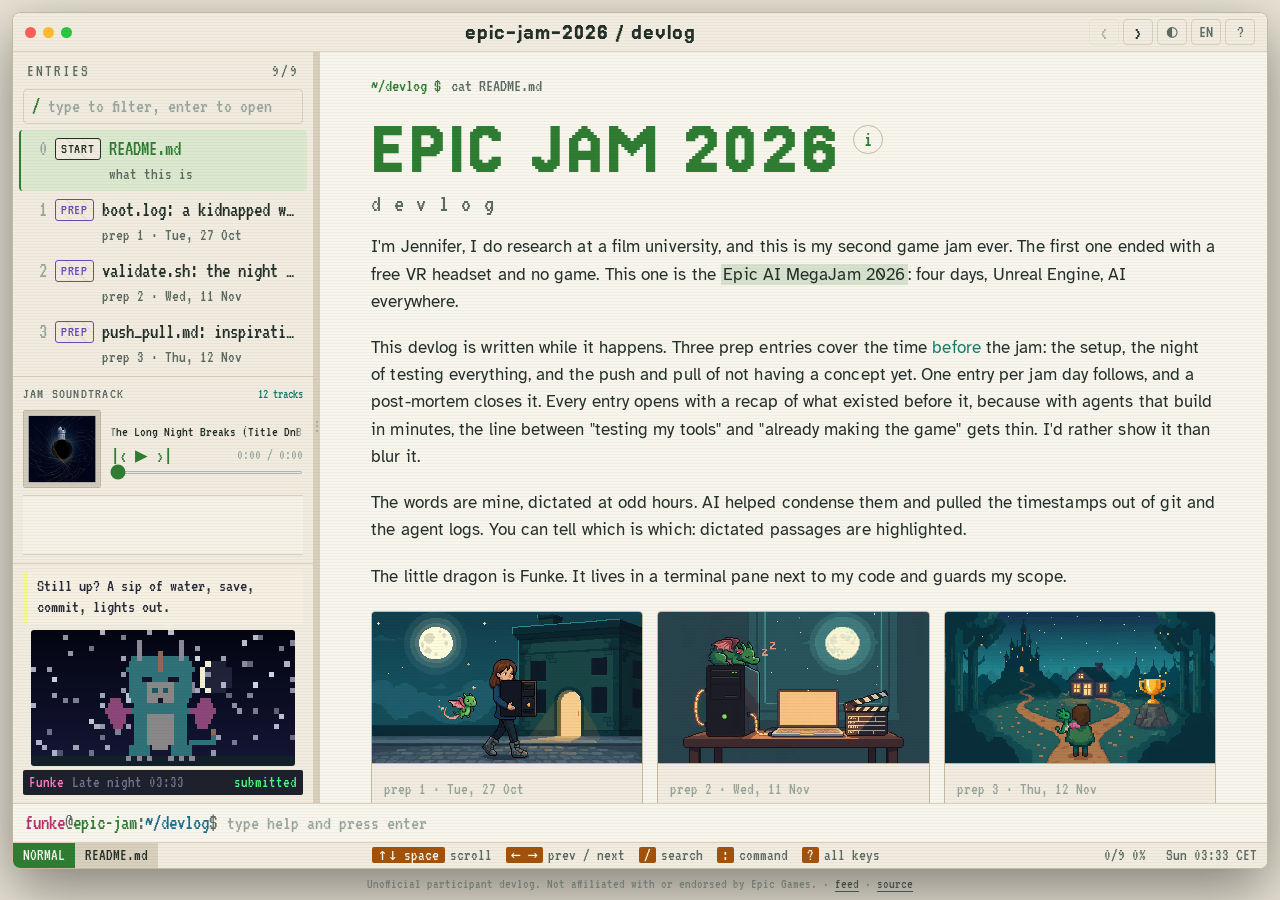
==== index.html @ 663d7891 "Split soundtrack waveform into frequency bands" ====
<!doctype html>
<html lang="en" data-theme="forest">
<head>
  <meta charset="utf-8">
  <meta name="viewport" content="width=device-width, initial-scale=1, viewport-fit=cover">
  <title>epic-jam-2026 / devlog</title>
  <meta name="description" content="A participant's terminal-style devlog for the Epic AI MegaJam 2026: Unreal Engine, two machines, a handful of AI agents and one small pixel dragon.">
  <meta name="author" content="Jennifer">
  <meta name="theme-color" content="#0b1411">
  <meta name="color-scheme" content="dark light">
  <link rel="canonical" href="https://jenniferied.github.io/epic-jam-2026-devlog/">
  <link rel="alternate" type="application/atom+xml" title="epic-jam-2026 / devlog" href="feed.xml">
  <link rel="icon" href="assets/favicon.svg" type="image/svg+xml">
  <link rel="manifest" href="site.webmanifest">

  <meta property="og:type" content="website">
  <meta property="og:title" content="epic-jam-2026 / devlog">
  <meta property="og:description" content="Terminal-style devlog for the Epic AI MegaJam 2026, written while it happens.">
  <meta property="og:url" content="https://jenniferied.github.io/epic-jam-2026-devlog/">
  <meta property="og:image" content="https://jenniferied.github.io/epic-jam-2026-devlog/assets/img/og.jpg">
  <meta name="twitter:card" content="summary_large_image">

  <link rel="preload" href="assets/fonts/VT323.ttf" as="font" type="font/ttf" crossorigin>
  <link rel="preconnect" href="https://fonts.googleapis.com">
  <link rel="preconnect" href="https://fonts.gstatic.com" crossorigin>
  <link rel="stylesheet" href="https://fonts.googleapis.com/css2?family=Atkinson+Hyperlegible:ital,wght@0,400;0,700;1,400&display=swap">
  <link rel="stylesheet" href="css/style.css?v=soundtrack-8">
  <script>
    // set theme and text size before first paint
    try {
      var s = JSON.parse(localStorage.getItem("devlog.prefs") || "{}");
      var th = s.theme || (matchMedia("(prefers-color-scheme: light)").matches ? "paper" : "forest");
      document.documentElement.dataset.theme = th;
      if (s.scale) document.documentElement.style.setProperty("--scale", s.scale);
      if (s.side) document.documentElement.style.setProperty("--side", s.side + "px");
    } catch (e) {}
  </script>
</head>
<body>
  <a class="skip" href="#reader" data-i18n="skip">Skip to entry</a>

  <div class="term" id="term">
    <header class="titlebar">
      <span class="lights" aria-hidden="true"><i></i><i></i><i></i></span>
      <h1 class="title"><a href="#/" data-i18n="site.title">epic-jam-2026 / devlog</a></h1>
      <span class="titlebar-tools">
        <button type="button" class="tb tb-nav" id="btn-prev">‹</button>
        <button type="button" class="tb tb-nav" id="btn-next">›</button>
        <button type="button" class="tb" id="btn-theme" aria-label="theme">◐</button>
        <button type="button" class="tb" id="btn-lang" aria-label="language">EN</button>
        <button type="button" class="tb" id="btn-help" aria-label="help">?</button>
      </span>
    </header>

    <div class="panes" id="panes">
      <nav class="side" id="side" aria-labelledby="side-label">
        <div class="pane-head"><span id="side-label" data-i18n="pane.entries">entries</span><span class="count" id="count"></span></div>
        <label class="filter">
          <span class="sr" data-i18n="filter.label">Filter entries</span>
          <span class="ps1" aria-hidden="true">/</span>
          <input id="filter" type="search" autocomplete="off" spellcheck="false" data-i18n-ph="filter.placeholder">
        </label>
        <ol class="list" id="list" role="listbox" aria-labelledby="side-label" tabindex="0"></ol>
        <section class="music" id="music" aria-label="Jam soundtrack">
          <div class="music-head"><span>jam soundtrack</span><button type="button" id="music-list" aria-label="Show playlist" aria-expanded="false">12 tracks</button></div>
          <div class="music-body">
            <img id="music-cover" src="assets/img/music/cover-the-long-night-breaks.webp" alt="" width="78" height="78">
            <div class="music-main">
              <div class="music-title-window"><div class="music-now" id="music-now"><span>The Long Night Breaks (Title DnB)</span><span aria-hidden="true">The Long Night Breaks (Title DnB)</span></div></div>
              <div class="music-controls">
                <button type="button" id="music-prev" aria-label="Previous track">|‹</button>
                <button type="button" id="music-play" aria-label="Play The Long Night Breaks" aria-pressed="false">▶</button>
                <button type="button" id="music-next" aria-label="Next track">›|</button>
                <span id="music-time">0:00 / 0:00</span>
              </div>
              <input class="music-progress" id="music-progress" type="range" min="0" max="1000" value="0" aria-label="Track position">
            </div>
          </div>
          <canvas class="music-wave" id="music-wave" width="240" height="60" aria-label="Track frequency waveforms: highs, mids and bass"></canvas>
          <div class="music-menu" id="music-menu" hidden></div>
          <audio id="music-audio" preload="metadata"></audio>
        </section>
        <section class="funke" id="funke" aria-live="polite">
          <p class="funke-bubble"></p>
          <canvas width="132" height="156" role="img" data-i18n-label="funke.label"></canvas>
          <div class="funke-status"></div>
        </section>
      </nav>

      <div class="divider" id="divider" role="separator" aria-orientation="vertical" tabindex="0" aria-label="Resize sidebar" aria-controls="side"></div>

      <main class="reader" id="reader" tabindex="-1" aria-live="polite">
        <noscript><p data-i18n="noscript">This devlog needs JavaScript for its terminal. The raw entries are plain markdown in the <a href="entries/">entries</a> folder.</p></noscript>
      </main>
    </div>

    <form class="prompt" id="prompt" autocomplete="off">
      <label for="cmd" class="ps1"><span class="u">funke</span>@<span class="h">epic-jam</span>:<span class="p" id="cwd">~/devlog</span>$</label>
      <input id="cmd" type="text" spellcheck="false" autocapitalize="off" data-i18n-ph="prompt.placeholder">
      <output id="cmd-out" class="cmd-out"></output>
    </form>

    <footer class="statusbar" id="statusbar">
      <span class="mode" id="mode">NORMAL</span>
      <span class="sb-file" id="sb-file">~/devlog</span>
      <span class="sb-fill hints" id="hints"></span>
      <span class="sb-pos" id="sb-pos"></span>
      <span class="sb-clock" id="sb-clock"></span>
    </footer>
  </div>

  <p class="disclaimer"><span data-i18n="site.disclaimer">Unofficial participant devlog. Not affiliated with or endorsed by Epic Games.</span> · <a href="feed.xml" data-i18n="footer.feed">feed</a> · <a href="https://github.com/jenniferied/epic-jam-2026-devlog" data-i18n="footer.source">source</a></p>

  <div class="lightbox" id="lightbox" role="dialog" aria-modal="true" hidden>
    <figure>
      <div class="lb-stage"><img id="lb-img" alt=""><div class="ph lb-ph" id="lb-ph" hidden></div></div>
      <figcaption id="lb-cap"></figcaption>
    </figure>
    <button type="button" class="lb-btn lb-prev" id="lb-prev">‹</button>
    <button type="button" class="lb-btn lb-next" id="lb-next">›</button>
    <button type="button" class="lb-btn lb-close" id="lb-close">×</button>
    <span class="lb-count" id="lb-count"></span>
  </div>

  <div class="help" id="help" role="dialog" aria-modal="true" aria-labelledby="help-title" hidden>
    <div class="help-box">
      <h2 id="help-title" data-i18n="help.title">keys</h2>
      <dl id="help-rows"></dl>
      <p class="help-close" data-i18n="help.close">press esc to close</p>
    </div>
  </div>

  <script src="js/md.js?v=soundtrack-8" defer></script>
  <script src="js/music.js?v=soundtrack-8" defer></script>
  <script src="js/funke.js?v=soundtrack-8" defer></script>
  <script src="js/app.js?v=soundtrack-8" defer></script>
</body>
</html>
---- css/style.css ----
/* epic-jam-2026 / devlog: terminal-style devlog. No build step. */

@font-face { font-family: "VT323"; src: url("../assets/fonts/VT323.ttf") format("truetype"); font-display: swap; }
@font-face { font-family: "Jersey 15"; src: url("../assets/fonts/Jersey15.ttf") format("truetype"); font-display: swap; }

:root {
  --scale: 1;
  --side: 300px;
  --fs: calc(21px * var(--scale));
  --mono: "VT323", ui-monospace, "SF Mono", Menlo, Consolas, monospace;
  --display: "Jersey 15", "VT323", ui-monospace, monospace;
  --read: "Atkinson Hyperlegible", system-ui, -apple-system, "Segoe UI", Roboto, sans-serif;
  --read-fs: calc(16.5px * var(--scale));
  --radius: 4px;
  --gap: 16px;
}

/* ------------------------------------------------------------ themes */
:root, [data-theme="forest"] {
  --bg: #050a08; --term: #0b1411; --pane: #0f1a16; --line: #1f3229; --line-2: #2c4639;
  --fg: #cfe5d3; --dim: #7c978a; --faint: #4a6257;
  --accent: #9be36d; --accent-2: #6fd3c1; --sel-bg: #1d3a2b; --sel-fg: #eaffdf;
  --voice: #ffc46b; --voice-bg: rgba(255, 196, 107, .08);
  --hl: #f4e46a; --hl-ink: #17150a;
  --pink: #ff8fb1; --blue: #8be9fd; --violet: #c3a6ff; --red: #ff6e6e;
  --glow: 0 0 .5em rgba(155, 227, 109, .25);
  color-scheme: dark;
}
[data-theme="amber"] {
  --bg: #0a0603; --term: #140d06; --pane: #1a1108; --line: #3a2610; --line-2: #553714;
  --fg: #ffd9a1; --dim: #b98d53; --faint: #6e5230;
  --accent: #ffb000; --accent-2: #ffcf66; --sel-bg: #3d2709; --sel-fg: #fff1d6;
  --voice: #7fe3ff; --voice-bg: rgba(127, 227, 255, .08);
  --hl: #8ef0c8; --hl-ink: #0d1a14;
  --pink: #ff9f80; --blue: #7fe3ff; --violet: #ffbf80; --red: #ff6a4d;
  --glow: 0 0 .5em rgba(255, 176, 0, .3);
  color-scheme: dark;
}
[data-theme="paper"] {
  --bg: #e9e4d6; --term: #f8f5ec; --pane: #f1ecdf; --line: #d8d0bc; --line-2: #c4b99f;
  --fg: #23302a; --dim: #5d6b62; --faint: #9aa59d;
  --accent: #2f7d32; --accent-2: #1b7a6e; --sel-bg: #dbe9cf; --sel-fg: #11240f;
  --voice: #a2520a; --voice-bg: rgba(196, 110, 20, .1);
  --hl: #fff27a; --hl-ink: #23302a;
  --pink: #b8336a; --blue: #1d6f8f; --violet: #6a4bb3; --red: #b42318;
  --glow: none;
  color-scheme: light;
}

/* ------------------------------------------------------------ base */
*, *::before, *::after { box-sizing: border-box; }
html { -webkit-text-size-adjust: 100%; }
html, body { height: 100%; }
body {
  margin: 0; background: var(--bg); color: var(--fg);
  font: var(--fs)/1.35 var(--mono); font-synthesis: none;
  display: flex; flex-direction: column; align-items: center;
  padding: max(12px, env(safe-area-inset-top)) max(12px, env(safe-area-inset-right)) 6px max(12px, env(safe-area-inset-left));
}
@media (pointer: fine) {
  html, body { cursor: url("../assets/cursor.svg") 0 0, default; }
  a, button, [role="option"], .thumb, .divider, canvas, summary, label { cursor: url("../assets/cursor-hand.svg") 8 0, pointer; }
  input { cursor: text; }
  .divider { cursor: col-resize; }
}
a { color: var(--accent-2); text-underline-offset: .18em; text-decoration-thickness: 1px; }
a:hover { color: var(--accent); }
.ext { font-size: .75em; margin-left: .15em; }
:focus-visible { outline: 2px dashed var(--accent); outline-offset: 2px; }
::selection { background: var(--accent); color: var(--term); }
.sr { position: absolute; width: 1px; height: 1px; overflow: hidden; clip: rect(0 0 0 0); white-space: nowrap; }
.skip { position: absolute; left: -999px; top: 8px; background: var(--accent); color: var(--term); padding: 4px 10px; z-index: 50; }
.skip:focus { left: 12px; }
button { font: inherit; color: inherit; background: none; border: 0; padding: 0; }
img { max-width: 100%; height: auto; }
code, pre, kbd, samp { font-family: inherit; font-size: inherit; }

/* ------------------------------------------------------------ terminal window */
.term {
  position: relative; width: 100%; max-width: 1440px; flex: 1; min-height: 0;
  display: flex; flex-direction: column;
  background: var(--term); border: 1px solid var(--line-2); border-radius: 8px;
  box-shadow: 0 20px 60px rgba(0, 0, 0, .45), inset 0 0 0 1px rgba(255, 255, 255, .02);
  overflow: hidden;
}
.term::after { /* scanlines, very faint */
  content: ""; position: absolute; inset: 0; pointer-events: none;
  background: repeating-linear-gradient(to bottom, rgba(0, 0, 0, .09) 0 1px, transparent 1px 3px);
  mix-blend-mode: multiply;
}
[data-theme="paper"] .term::after { opacity: .35; }

.titlebar {
  display: flex; align-items: center; gap: 12px; padding: 6px 12px;
  border-bottom: 1px solid var(--line); background: var(--pane); user-select: none;
}
.lights { display: inline-flex; gap: 7px; }
.lights i { width: 11px; height: 11px; border-radius: 50%; background: var(--faint); }
.lights i:nth-child(1) { background: #ff5f57; } .lights i:nth-child(2) { background: #febc2e; } .lights i:nth-child(3) { background: #28c840; }
.title { margin: 0; flex: 1; text-align: center; font: 400 1.15em/1 var(--display); letter-spacing: .04em; }
.title a { color: var(--fg); text-decoration: none; }
.titlebar-tools { display: inline-flex; gap: 4px; }
.tb { min-width: 30px; height: 26px; padding: 0 6px; border: 1px solid var(--line); border-radius: var(--radius); color: var(--dim); font-size: .85em; }
.tb:hover { color: var(--accent); border-color: var(--accent); }

/* ------------------------------------------------------------ panes */
.panes { flex: 1; min-height: 0; display: grid; grid-template-columns: var(--side) 7px minmax(0, 1fr); }
.side { display: flex; flex-direction: column; min-width: 0; min-height: 0; background: var(--pane); }
.pane-head { display: flex; justify-content: space-between; padding: 8px 14px 4px; color: var(--dim); font-size: .8em; text-transform: uppercase; letter-spacing: .12em; }
.filter { display: flex; align-items: center; gap: 6px; margin: 2px 10px 6px; padding: 2px 8px; border: 1px solid var(--line); border-radius: var(--radius); }
.filter:focus-within { border-color: var(--accent); }
.filter .ps1 { color: var(--accent); }
.filter input, .prompt input {
  flex: 1; min-width: 0; background: transparent; border: 0; outline: 0; color: var(--fg);
  font: inherit; font-size: max(16px, .95em); caret-color: var(--accent);
}
input::placeholder { color: var(--faint); }
input[type="search"]::-webkit-search-cancel-button { display: none; }

.list { list-style: none; margin: 0; padding: 0 6px 10px; overflow-y: auto; flex: 1; min-height: 120px; outline: none; scrollbar-width: thin; scrollbar-color: var(--line-2) transparent; }
.list li { margin: 0; }
.list a {
  display: grid; grid-template-columns: 2.2ch auto 1fr; column-gap: 8px; align-items: baseline;
  padding: 5px 8px; border-radius: var(--radius); color: var(--fg); text-decoration: none; border-left: 2px solid transparent;
}
.list a:hover { background: color-mix(in srgb, var(--sel-bg) 55%, transparent); }
.list li.sel a { background: var(--sel-bg); color: var(--sel-fg); border-left-color: var(--accent); }
.list li.open a .t { color: var(--accent); }
.list:focus-visible li.sel a { outline: 1px dashed var(--accent); outline-offset: -1px; }
.list .n { color: var(--faint); text-align: right; }
.list .ph { font-size: .72em; padding: 0 5px; border: 1px solid currentColor; border-radius: 3px; text-transform: uppercase; letter-spacing: .06em; align-self: center; }
.list .ph-prep { color: var(--violet); } .list .ph-jam { color: var(--accent); } .list .ph-post { color: var(--blue); }
.list .t { overflow: hidden; text-overflow: ellipsis; white-space: nowrap; }
.list .meta { grid-column: 3; color: var(--dim); font-size: .8em; }
.list .draft .t { color: var(--dim); }
.list .draft .meta::after { content: " · draft"; color: var(--faint); }
.list .empty { color: var(--faint); padding: 8px 12px; }

.divider { background: var(--line); position: relative; touch-action: none; }
.divider::after { content: "⋮"; position: absolute; top: 50%; left: 50%; transform: translate(-50%, -50%); color: var(--faint); font-size: 14px; }
.divider:hover, .divider.drag, .divider:focus-visible { background: var(--accent); outline: none; }

/* ------------------------------------------------------------ sidebar soundtrack + funke */
.music { position: relative; flex: none; padding: 7px 10px 8px; border-top: 1px solid var(--line); color: var(--dim); }
.music-head { display: flex; justify-content: space-between; align-items: center; font-size: .72em; letter-spacing: .08em; text-transform: uppercase; }
.music-head button { color: var(--accent-2); font-size: .9em; text-transform: none; letter-spacing: 0; }
.music-body { display: grid; grid-template-columns: 78px minmax(0, 1fr); gap: 9px; align-items: center; margin-top: 5px; }
.music-body > img { display: block; width: 78px; height: 78px; object-fit: cover; border: 1px solid var(--line-2); border-radius: 2px; }
.music-main { min-width: 0; }
.music-title-window { overflow: hidden; min-width: 0; height: 1.25em; font-size: .68em; line-height: 1.15; mask-image: linear-gradient(90deg, transparent 0, #000 5px, #000 calc(100% - 8px), transparent 100%); }
.music-now { display: flex; width: max-content; gap: 2.4rem; color: var(--fg); white-space: nowrap; will-change: transform; }
.music-now span { display: block; }
.music.playing .music-now { animation: music-marquee 14s linear infinite; }
@keyframes music-marquee { 0%, 12% { transform: translateX(0); } 100% { transform: translateX(calc(-50% - 1.2rem)); } }
.music-controls { display: grid; grid-template-columns: 2.2ch 2.2ch 2.2ch 1fr; gap: 5px; align-items: center; margin-top: 3px; }
.music-controls button { color: var(--accent); line-height: 1; }
.music-controls button:hover { color: var(--accent-2); }
.music-controls span { text-align: right; font-size: .7em; color: var(--faint); }
.music-progress { display: block; width: 100%; height: 3px; margin: 5px 0 0; accent-color: var(--accent); }
.music-wave { display: block; width: 100%; height: 60px; margin-top: 7px; background: color-mix(in srgb, var(--term) 68%, var(--pane)); border-top: 1px solid var(--line); border-bottom: 1px solid var(--line); image-rendering: pixelated; }
.music-menu { position: absolute; z-index: 8; left: 8px; right: 8px; top: calc(100% - 4px); padding: 4px; border: 1px solid var(--line-2); background: var(--term); box-shadow: 0 8px 24px rgba(0,0,0,.4); max-height: min(330px, 55vh); overflow-y: auto; }
.music-menu button { display: grid; grid-template-columns: 2.2ch 36px minmax(0, 1fr); gap: 7px; align-items: center; width: 100%; padding: 3px 6px; text-align: left; color: var(--dim); font-size: .78em; }
.music-menu button img { width: 36px; height: 36px; object-fit: cover; border: 1px solid var(--line); }
.music-menu button:hover, .music-menu button.on { color: var(--accent); background: var(--sel-bg); }
.music-menu button span { color: var(--faint); }
.funke { padding: 7px 10px 8px; border-top: 1px solid var(--line); }
.funke-bubble {
  position: relative; margin: 0 0 6px; padding: 5px 10px 5px 14px; min-height: 2.4em;
  background: #f5f0e1; color: #28293a; font-size: .85em; line-height: 1.2; border-radius: 3px;
  box-shadow: inset 5px 0 0 var(--cat, #ccc);
}
.funke-bubble::after { content: ""; position: absolute; left: 50%; bottom: -6px; border: 6px solid transparent; border-bottom: 0; border-top-color: #f5f0e1; }
.funke canvas { display: block; width: 94%; height: auto; margin: 0 auto; image-rendering: pixelated; border-radius: 3px; }
.funke-status { display: flex; gap: 8px; align-items: baseline; margin-top: 4px; padding: 1px 6px; background: #1e202c; color: #6e7491; font-size: .78em; border-radius: 2px; white-space: nowrap; overflow: hidden; }
.funke-status b { color: #ff79c6; font-weight: 400; }
.funke-status .when { margin-left: auto; color: #8be9fd; }
.funke-status .when-jam, .funke-status .when-done { color: #50fa7b; } .funke-status .when-final { color: #ffb86c; }

/* ------------------------------------------------------------ reader */
.reader { overflow-y: auto; min-width: 0; padding: 22px clamp(16px, 4vw, 56px) 48px; outline: none; scroll-behavior: smooth; scrollbar-width: thin; scrollbar-color: var(--line-2) transparent; }
.article { max-width: min(100%, 960px); margin: 0 auto; }
.crumbs { color: var(--dim); font-size: .85em; margin-bottom: 14px; display: flex; flex-wrap: wrap; gap: 4px 10px; }
.crumbs .ps1 { color: var(--accent); }
.crumbs button { color: var(--accent-2); text-decoration: underline; text-underline-offset: .18em; }
.entry-head h1 { font: 400 clamp(1.9em, 4.2vw, 2.7em)/1 var(--display); margin: 0 0 8px; color: var(--accent); text-shadow: var(--glow); letter-spacing: .02em; }
.entry-head .sub { color: var(--dim); margin: 0 0 18px; display: flex; flex-wrap: wrap; gap: 2px 14px; font-size: .88em; }
.entry-head .sub .badge { color: var(--term); background: var(--accent); padding: 0 6px; border-radius: 3px; }
.entry-head .sub .badge.draft { background: var(--faint); }
.entry-head .lead { font-family: var(--read); font-size: calc(var(--read-fs) * 1.06); line-height: 1.6; color: var(--fg); border-left: 2px solid var(--line-2); padding-left: 12px; margin: 0 0 22px; }

.prose { overflow-wrap: break-word; font-family: var(--read); font-size: var(--read-fs); line-height: 1.65; letter-spacing: .005em; }
.prose p { margin: 0 0 1.15em; }
.prose li { line-height: 1.6; }
.prose .log, .prose h2, .prose h3, .prose h4 { font-family: var(--mono); font-size: var(--fs); line-height: 1.35; letter-spacing: 0; }
.prose .specs, .prose .timeline, .prose .chat, .prose .todo, .prose .tracks, .prose .gallery figcaption, .prose .chart figcaption { font-family: var(--read); font-size: var(--read-fs); line-height: 1.5; letter-spacing: 0; }
.prose .gallery figcaption, .prose .chart figcaption, .prose .clip figcaption { font-size: calc(var(--fs) * .82); }
.prose h2, .prose h3, .prose h4 { font: 400 calc(var(--fs) * 1.35)/1.1 var(--display); color: var(--fg); margin: 1.6em 0 .55em; letter-spacing: .02em; }
.prose h3 { font-size: calc(var(--fs) * 1.3); color: var(--accent-2); margin-top: 1.8em; }
.prose h4 { font-size: calc(var(--fs) * 1.1); }
.prose .hash { color: var(--faint); margin-right: .1em; }
.prose ul, .prose ol { margin: 0 0 .9em; padding-left: 2.2ch; }
.prose ul { list-style: none; }
.prose ul > li::before { content: "›"; color: var(--accent); margin-left: -1.6ch; margin-right: .6ch; }
.prose li { margin: .15em 0; }
.prose code { color: var(--accent-2); background: color-mix(in srgb, var(--line) 60%, transparent); padding: 0 .3em; border-radius: 3px; }
.prose pre { background: var(--pane); border: 1px solid var(--line); padding: 10px 12px; border-radius: var(--radius); overflow-x: auto; }
.prose pre code { background: none; padding: 0; }
.prose hr { border: 0; height: 1px; background: repeating-linear-gradient(90deg, var(--line-2) 0 6px, transparent 6px 10px); margin: 1.8em 0; }
.prose blockquote { margin: 1em 0; padding: 2px 0 2px 14px; border-left: 2px solid var(--line-2); color: var(--dim); }
.prose strong { color: var(--sel-fg); font-weight: 400; background: color-mix(in srgb, var(--accent) 16%, transparent); padding: 0 .15em; }
[data-theme="paper"] .prose strong { color: var(--fg); }
.prose em { font-style: normal; color: var(--accent-2); }

/* dictated, verbatim: a highlighter pen, in every theme */
mark.voice { color: var(--hl-ink); background: linear-gradient(100deg, transparent 0 .2em, var(--hl) .2em calc(100% - .2em), transparent calc(100% - .2em)); padding: .08em .3em; border-radius: .25em .5em .3em .45em; box-decoration-break: clone; -webkit-box-decoration-break: clone; }
.prose .voice-block { margin: 1.3em 0 1.4em; padding: 0; border: 0; color: inherit; font-size: 1.12em; line-height: 1.75; }
.prose .voice-block mark.voice { padding: .14em .35em; }
.voice-block p { margin: 0; }

/* recap */
.recap { border: 1px dashed var(--line-2); border-radius: var(--radius); padding: 10px 14px 4px; margin: 0 0 26px; font-size: .9em; color: var(--dim); background: color-mix(in srgb, var(--pane) 70%, transparent); }
.recap-head { color: var(--violet); font-size: .85em; letter-spacing: .1em; text-transform: uppercase; margin-bottom: 4px; }
.recap-head::before { content: "$ cat "; color: var(--faint); text-transform: none; }
.recap p, .recap li { color: var(--dim); }

/* spec sheet */
.specs { border: 1px solid var(--line-2); border-radius: var(--radius); padding: 8px 14px; margin: 1em 0 1.3em; background: var(--pane); }
.specs-head { color: var(--accent); text-transform: uppercase; letter-spacing: .12em; font-size: .82em; margin: 8px 0 2px; }
.specs-head:first-child { margin-top: 0; }
.specs-row { display: grid; grid-template-columns: minmax(8ch, 1fr) minmax(0, 2fr); gap: 6px 14px; align-items: baseline; padding: 3px 0; border-bottom: 1px dashed var(--line); }
.specs-row:last-child { border-bottom: 0; }
.specs .k { color: var(--dim); white-space: nowrap; }
.specs .dots { display: none; }
.specs .v { text-align: left; }
@media (max-width: 520px) { .specs-row { grid-template-columns: 1fr; gap: 0; } .specs .v { padding-left: 0; } }

/* timeline */
.timeline { list-style: none; padding: 0 !important; margin: 1em 0 1.3em; border-left: 2px solid var(--line-2); }
.timeline li { position: relative; padding: 2px 0 10px 18px; display: grid; grid-template-columns: minmax(7ch, max-content) 1fr; gap: 0 14px; }
.timeline li::before { content: "" !important; position: absolute; left: -6px; top: .45em; width: 10px; height: 10px; background: var(--term); border: 2px solid var(--accent); margin: 0 !important; }
.timeline .when { color: var(--accent); }
@media (max-width: 520px) { .timeline li { grid-template-columns: 1fr; } }

/* log */
.log { background: #06100c; color: #c6e8cf; border: 1px solid var(--line); border-radius: var(--radius); padding: 8px 12px; margin: 1em 0 1.3em; font-size: .92em; overflow-x: auto; }
[data-theme="paper"] .log { background: #1b2620; }
.log-line { display: grid; grid-template-columns: 5.5ch 11ch 1fr; gap: 10px; padding: 1px 0; }
.log time { color: #6f8f7c; }
.log .tag { color: #9be36d; }
.log .tag-decision { color: #ffc46b; } .log .tag-setback { color: #ff6e6e; } .log .tag-research { color: #8be9fd; } .log .tag-setup { color: #c3a6ff; } .log .tag-milestone { color: #9be36d; } .log .tag-me { color: #ff8fb1; }
.log code { color: #8be9fd; background: transparent; }
@media (max-width: 520px) { .log-line { grid-template-columns: 5.5ch 1fr; } .log .msg { grid-column: 1 / -1; padding-left: 2ch; } }

/* chat */
.chat { display: flex; flex-direction: column; gap: 8px; margin: 1em 0 1.3em; }
.chat > div { max-width: 88%; padding: 6px 12px; border: 1px solid var(--line-2); border-radius: 10px; }
.chat .who { display: block; font-size: .72em; text-transform: uppercase; letter-spacing: .12em; color: var(--faint); }
.chat p { margin: 0; }
.chat .msg-you { align-self: flex-end; border-bottom-right-radius: 2px; background: color-mix(in srgb, var(--accent) 8%, var(--pane)); border-color: var(--line-2); }
.chat .msg-ai { align-self: flex-start; border-bottom-left-radius: 2px; background: var(--pane); }

/* todo */
.todo { list-style: none; padding: 0 !important; }
.todo li::before { content: none !important; }
.todo li span { color: var(--faint); margin-right: .4ch; }
.todo li.done { color: var(--dim); }

/* gallery */
.gallery { display: grid; gap: 10px; margin: 1.1em 0 1.4em; }
.gallery.g2 { grid-template-columns: repeat(2, minmax(0, 1fr)); }
.gallery.g3 { grid-template-columns: repeat(3, minmax(0, 1fr)); }
@media (max-width: 620px) { .gallery.g3 { grid-template-columns: repeat(2, minmax(0, 1fr)); } }
.gallery figure { margin: 0; min-width: 0; }
.thumb { display: block; width: 100%; padding: 0; border: 1px solid var(--line-2); border-radius: var(--radius); overflow: hidden; background: var(--pane); transition: border-color .15s, transform .15s; }
.thumb:hover { border-color: var(--accent); transform: translateY(-1px); }
.thumb img { display: block; width: 100%; height: auto; }
.gallery figcaption { color: var(--dim); font-size: .8em; margin-top: 4px; line-height: 1.2; }
.ph {
  display: flex; flex-direction: column; justify-content: center; align-items: center; gap: 4px; width: 100%; padding: 12px; text-align: center;
  color: var(--faint); background:
    repeating-linear-gradient(45deg, transparent 0 10px, color-mix(in srgb, var(--line) 50%, transparent) 10px 11px), var(--pane);
}
.ph-label { color: var(--voice); letter-spacing: .1em; }
.ph-cap { font-size: .8em; max-width: 30ch; }

/* 3d model */
.model { margin: 1.1em 0 1.4em; }
.model model-viewer { display: block; width: 100%; aspect-ratio: 16 / 10; background: radial-gradient(ellipse at 50% 40%, color-mix(in srgb, var(--accent) 10%, var(--pane)), var(--pane)); border: 1px solid var(--line-2); border-radius: var(--radius); --poster-color: transparent; }
.model figcaption { color: var(--dim); font-size: .8em; margin-top: 4px; }
.clips { display: grid; grid-template-columns: repeat(2, minmax(0, 1fr)); gap: 10px; margin: 1.1em 0 1.4em; }
.clip { margin: 0; min-width: 0; }
.clip video { display: block; width: 100%; aspect-ratio: 16 / 9; object-fit: cover; background: #050705; border: 1px solid var(--line-2); border-radius: var(--radius); }
.clip figcaption { color: var(--dim); font-size: .8em; margin-top: 4px; line-height: 1.2; }
@media (max-width: 620px) { .clips { grid-template-columns: 1fr; } }

/* chart (scientific figure) */
.chart { margin: 1.3em 0 1.5em; padding: 12px 14px 8px; border-top: 1px solid var(--line-2); border-bottom: 1px solid var(--line-2); }
.chart .vl { width: 100%; min-height: 120px; }
.chart figcaption { color: var(--dim); font-size: .82em; margin-top: 6px; line-height: 1.25; }
.chart .fig { color: var(--fg); }
#vg-tooltip-element.vg-tooltip.custom-theme { background: var(--term); color: var(--fg); border: 1px solid var(--line-2); font-family: VT323, monospace; font-size: 16px; }
#vg-tooltip-element.custom-theme td.key { color: var(--dim); }

/* soundtrack */
.tracks { list-style: none; padding: 0 !important; margin: 1em 0 1.3em; border: 1px solid var(--line-2); border-radius: var(--radius); background: var(--pane); }
.tracks li { position: relative; border-bottom: 1px dashed var(--line); }
.tracks li:last-child { border-bottom: 0; }
.tracks li::before { content: none !important; }
.track { display: grid; grid-template-columns: 3ch 3ch 1fr auto; gap: 8px; width: 100%; padding: 4px 12px; text-align: left; }
.track:hover:not(:disabled), .track.on { color: var(--accent); }
.track .no, .track .len { color: var(--faint); }
.track .state { color: var(--accent); }
.tracks .pending { color: var(--faint); }
.tracks .bar { position: absolute; left: 0; right: 0; bottom: 0; height: 2px; }
.tracks .bar i { display: block; height: 100%; width: 0; background: var(--accent); }

/* legend + pager */
.legend { margin-top: 2.6em; padding-top: 10px; border-top: 1px dashed var(--line); color: var(--faint); font-size: .78em; display: flex; flex-wrap: wrap; gap: 4px 18px; }
.legend .sw { display: inline-block; width: .8em; height: .8em; margin-right: .5ch; vertical-align: -.05em; border-radius: 2px; }
.legend .sw-voice { background: var(--hl); }
.legend { font-family: var(--mono); } .legend .sw-ai { background: var(--fg); opacity: .7; } .legend .sw-log { background: var(--accent); }
.pager { display: flex; justify-content: space-between; gap: 10px; margin-top: 18px; }
.pager a { flex: 1; padding: 8px 12px; border: 1px solid var(--line-2); border-radius: var(--radius); text-decoration: none; color: var(--fg); }
.pager a:hover { border-color: var(--accent); }
.pager a small { display: block; color: var(--faint); font-size: .75em; text-transform: uppercase; letter-spacing: .1em; }
.pager .next { text-align: right; }
.pager .off { flex: 1; padding: 8px 12px; border: 1px dashed var(--line); border-radius: var(--radius); color: var(--faint); opacity: .55; }
.pager .off small { display: block; font-size: .75em; text-transform: uppercase; letter-spacing: .1em; }
.empty-entry { color: var(--accent); font-size: 1.4em; margin: 10px 0 40px; }
.cover { margin: 0 0 18px; }
.cover .thumb { border-color: var(--line-2); }
.cover img { aspect-ratio: 16 / 9; object-fit: cover; image-rendering: pixelated; }
.tb-nav { font-size: 1.15em; line-height: 1; color: var(--fg); }
.tb:disabled { opacity: .3; pointer-events: none; }
.list .ph-home { color: var(--fg); }
.hints { display: flex; gap: 14px; justify-content: center; overflow: hidden; color: var(--dim); }
.hints span { white-space: nowrap; }
.hints kbd { font: inherit; color: var(--term); background: var(--voice); padding: 0 5px; margin-right: 5px; border-radius: 2px; }
@media (max-width: 1100px) { .hints span:nth-child(n+5) { display: none; } }
@media (max-width: 760px), (pointer: coarse) { .hints { visibility: hidden; } }
.draft-note { border: 1px dashed var(--voice); color: var(--voice); padding: 8px 12px; border-radius: var(--radius); margin-bottom: 20px; }

/* home */
.ascii { color: var(--accent); text-shadow: var(--glow); font-size: clamp(9px, 1.75vw, 15px); line-height: 1.05; margin: 4px 0 18px; white-space: pre; overflow: hidden; }
.home-grid { display: grid; grid-template-columns: repeat(auto-fill, minmax(230px, 1fr)); gap: 10px; margin: 1em 0; }
.home-grid a { display: block; padding: 10px 12px; border: 1px solid var(--line-2); border-radius: var(--radius); text-decoration: none; color: var(--fg); background: var(--pane); }
.home-grid a:hover { border-color: var(--accent); }
.home-grid .d { color: var(--faint); font-size: .8em; }
.home-grid .t { display: block; color: var(--accent); font-family: var(--display); font-size: 1.15em; line-height: 1.05; margin: 2px 0 4px; }
.home-grid .s { color: var(--dim); font-size: .85em; line-height: 1.2; }
.home-grid .draft { opacity: .62; border-style: dashed; }
.blink { animation: blink 1.1s steps(1) infinite; }
@keyframes blink { 50% { opacity: 0; } }

/* ------------------------------------------------------------ prompt + status bar */
.prompt { display: flex; align-items: center; flex-wrap: wrap; gap: 0 8px; padding: 5px 12px; border-top: 1px solid var(--line); background: var(--term); }
.prompt .ps1 { white-space: nowrap; color: var(--dim); }
.prompt .u { color: var(--pink); } .prompt .h { color: var(--accent); } .prompt .p { color: var(--blue); }
.cmd-out { flex-basis: 100%; color: var(--dim); font-size: .85em; white-space: pre-wrap; }
.cmd-out:empty { display: none; }
.statusbar { display: flex; gap: 0; background: var(--pane); border-top: 1px solid var(--line); font-size: .8em; white-space: nowrap; overflow: hidden; }
.statusbar > span { padding: 1px 10px; }
.statusbar .mode { background: var(--accent); color: var(--term); }
.statusbar .mode.insert { background: var(--voice); }
.statusbar .sb-file { color: var(--fg); background: var(--line); }
.statusbar .sb-fill { flex: 1; }
.statusbar .sb-pos, .statusbar .sb-clock { color: var(--dim); }
.disclaimer { margin: 6px 0 0; color: var(--faint); font-size: 14px; text-align: center; }
.disclaimer a { color: var(--dim); }

/* ------------------------------------------------------------ overlays */
.lightbox, .help { position: fixed; inset: 0; z-index: 40; background: rgba(2, 6, 4, .93); display: flex; align-items: center; justify-content: center; padding: 48px 56px; }
.lightbox[hidden], .help[hidden] { display: none; }
.lightbox figure { margin: 0; max-width: 100%; max-height: 100%; display: flex; flex-direction: column; align-items: center; }
.lb-stage img { display: block; max-width: calc(100vw - 112px); max-height: calc(100dvh - 140px); width: auto; height: auto; border: 1px solid var(--line-2); image-rendering: auto; }
.lb-ph { width: min(80vw, 900px); aspect-ratio: 16 / 9; }
.lightbox figcaption { color: #cfe5d3; margin-top: 10px; text-align: center; max-width: 80ch; }
.lb-btn { position: absolute; color: #cfe5d3; font-size: 40px; line-height: 1; width: 48px; height: 48px; border: 1px solid #2c4639; border-radius: var(--radius); background: rgba(11, 20, 17, .8); }
.lb-btn:hover { color: #9be36d; border-color: #9be36d; }
.lb-prev { left: 6px; top: 50%; transform: translateY(-50%); } .lb-next { right: 6px; top: 50%; transform: translateY(-50%); } .lb-close { right: 6px; top: 6px; font-size: 30px; }
.lb-count { position: absolute; left: 12px; top: 14px; color: #7c978a; font-size: 16px; }
@media (max-width: 620px) { .lightbox { padding: 52px 8px 70px; } .lb-stage img { max-width: calc(100vw - 16px); } .lb-prev, .lb-next { top: auto; bottom: 10px; transform: none; } }
.help-box { background: var(--term); border: 1px solid var(--line-2); border-radius: 8px; padding: 18px 22px; width: min(560px, 100%); max-height: 100%; overflow: auto; }
.help-box h2 { font: 400 1.5em/1 var(--display); color: var(--accent); margin: 0 0 12px; }
.help-box dl { display: grid; grid-template-columns: max-content 1fr; gap: 3px 18px; margin: 0; }
.help-box dt { color: var(--voice); white-space: nowrap; }
.help-box dd { margin: 0; color: var(--fg); }
.help-close { color: var(--faint); margin: 14px 0 0; font-size: .85em; }

/* ------------------------------------------------------------ mobile: one pane at a time */
@media (max-width: 760px) {
  body { padding: 0; }
  .term { border-radius: 0; border-width: 0; height: 100dvh; flex: none; }
  .disclaimer { display: none; }
  .panes { grid-template-columns: minmax(0, 1fr); }
  .divider { display: none; }
  body.reading .side { display: none; }
  body:not(.reading) .reader { display: none; }
  .side { overflow-y: auto; }
  .list { flex: none; overflow: visible; }
  .funke { margin-top: auto; }
  .funke canvas { max-width: 360px; margin: 0 auto; }
  .lights { display: none; }
  .title { text-align: left; font-size: 1em; }
  .prompt .ps1 .h, .prompt .ps1 .u { display: none; }
  .statusbar .sb-clock { display: none; }
  .reader { padding-bottom: 32px; }
}
@media (min-width: 761px) { .only-mobile { display: none !important; } }

@media (prefers-reduced-motion: reduce) {
  *, *::before, *::after { animation: none !important; transition: none !important; scroll-behavior: auto !important; }
}
@media print {
  body { background: #fff; color: #000; display: block; padding: 0; }
  .side, .divider, .prompt, .statusbar, .titlebar, .disclaimer, .pager { display: none !important; }
  .term { border: 0; box-shadow: none; display: block; }
  .term::after { display: none; }
  .panes { display: block; }
  .reader { overflow: visible; }
}


/* ------------------------------------------------------------ profile page + publication list */
.list .ph-about { color: var(--pink); }
.prose .pubs { font-family: var(--mono); font-size: var(--fs); line-height: 1.35; letter-spacing: 0; }
.pubs { list-style: none; padding: 0 !important; margin: 1em 0 1.3em; border-top: 1px solid var(--line-2); }
.pubs li { display: grid; grid-template-columns: 5ch minmax(0, 1fr); gap: 0 14px; margin: 0; padding: 10px 0 11px; border-bottom: 1px dashed var(--line-2); line-height: 1.35; }
.pubs .yr { color: var(--accent); }
.pubs .pt { display: block; color: var(--fg); font-family: var(--read); font-size: var(--read-fs); line-height: 1.5; margin-bottom: 3px; text-decoration: none; }
.pubs a.pt { text-decoration: underline; text-decoration-color: var(--accent-2); }
.pubs a.pt:hover { color: var(--accent); }
.pubs .pa, .pubs .pv { display: block; color: var(--dim); }
.pubs .pa { color: var(--fg); opacity: .85; }
.pubs .st { display: inline-block; margin-right: 8px; padding: 0 5px; border: 1px solid currentColor; border-radius: 3px; color: var(--voice); font-size: .72em; text-transform: uppercase; letter-spacing: .06em; vertical-align: .08em; }
.pubs .st-published { color: var(--accent); }
.pubs .st-thesis { color: var(--violet); }
@media (max-width: 520px) { .pubs li { grid-template-columns: minmax(0, 1fr); } }

/* info tooltip next to the banner */
.banner-row { display: flex; align-items: flex-start; gap: 12px; }
.info { position: relative; flex: none; width: 1.4em; height: 1.4em; margin-top: 2px; border: 1px solid var(--line-2); border-radius: 50%; color: var(--accent); font-style: italic; line-height: 1.3em; text-align: center; }
.info:hover, .info:focus-visible { border-color: var(--accent); }
.info .tip { position: absolute; z-index: 5; top: calc(100% + 8px); right: 0; width: min(340px, 80vw); padding: 8px 12px; background: var(--pane); color: var(--fg); border: 1px solid var(--line-2); border-radius: var(--radius); font-family: var(--read); font-style: normal; font-size: calc(var(--read-fs) * .9); line-height: 1.5; text-align: left; box-shadow: 0 8px 24px rgba(0,0,0,.35); opacity: 0; visibility: hidden; transition: opacity .12s; }
.info:hover .tip, .info:focus .tip, .info:focus-within .tip { opacity: 1; visibility: visible; }
.banner { margin: 0 0 18px; font: 400 clamp(2.6em, 6.5vw, 4.4em)/.9 var(--display); letter-spacing: .04em; color: var(--accent); text-shadow: var(--glow), 3px 3px 0 color-mix(in srgb, var(--accent) 22%, transparent); }
.banner-sub { display: block; margin-top: 6px; font-family: var(--mono); font-size: .3em; letter-spacing: .5em; color: var(--dim); text-shadow: none; }
.banner-row .info { margin-top: .6em; }
/* multi-image galleries: uniform tiles, full image in the lightbox */
.gallery.g2 .thumb img, .gallery.g3 .thumb img { aspect-ratio: 16 / 10; object-fit: cover; }
.gallery.g2 .ph, .gallery.g3 .ph { aspect-ratio: 16 / 10 !important; }

/* readability pass */
.gallery.contain .thumb img { object-fit: contain; background: var(--pane); }
.gallery.g1 .ph { max-height: 300px; aspect-ratio: auto !important; min-height: 180px; }
.prose h3 { border-top: 1px dashed var(--line); padding-top: 1.1em; }
.prose > h3:first-child, .recap + h3 { border-top: 0; padding-top: 0; }
.toc { display: flex; flex-wrap: wrap; gap: 4px 6px; margin: -6px 0 26px; font-family: var(--mono); font-size: calc(var(--fs) * .85); }
.toc-head { width: 100%; color: var(--faint); text-transform: uppercase; letter-spacing: .14em; font-size: .85em; }
.toc a { display: inline-flex; gap: 6px; padding: 2px 9px; border: 1px solid var(--line-2); border-radius: 999px; color: var(--fg); text-decoration: none; }
.toc a span { color: var(--accent); }
.toc a:hover { border-color: var(--accent); }
.home-grid { grid-template-columns: repeat(auto-fill, minmax(260px, 1fr)); gap: 14px; }
.home-grid .card { padding: 0 0 12px; overflow: hidden; }
.home-grid .card img { display: block; width: 100%; aspect-ratio: 16 / 9; object-fit: cover; image-rendering: pixelated; margin-bottom: 10px; border-bottom: 1px solid var(--line-2); }
.home-grid .card .d, .home-grid .card .t, .home-grid .card .s { padding: 0 12px; }
.home-grid .card .s { font-family: var(--read); font-size: calc(var(--read-fs) * .88); line-height: 1.45; display: block; }
.upcoming { display: flex; flex-wrap: wrap; align-items: baseline; gap: 6px 8px; margin: 4px 0 10px; font-family: var(--mono); }
.upcoming .up-head { color: var(--faint); margin-right: 4px; }
.upcoming a { padding: 1px 9px; border: 1px dashed var(--line-2); border-radius: var(--radius); color: var(--dim); text-decoration: none; font-size: .85em; }
.upcoming a b { color: var(--fg); font-weight: 400; margin-right: 6px; }
.upcoming a:hover { border-color: var(--accent); }
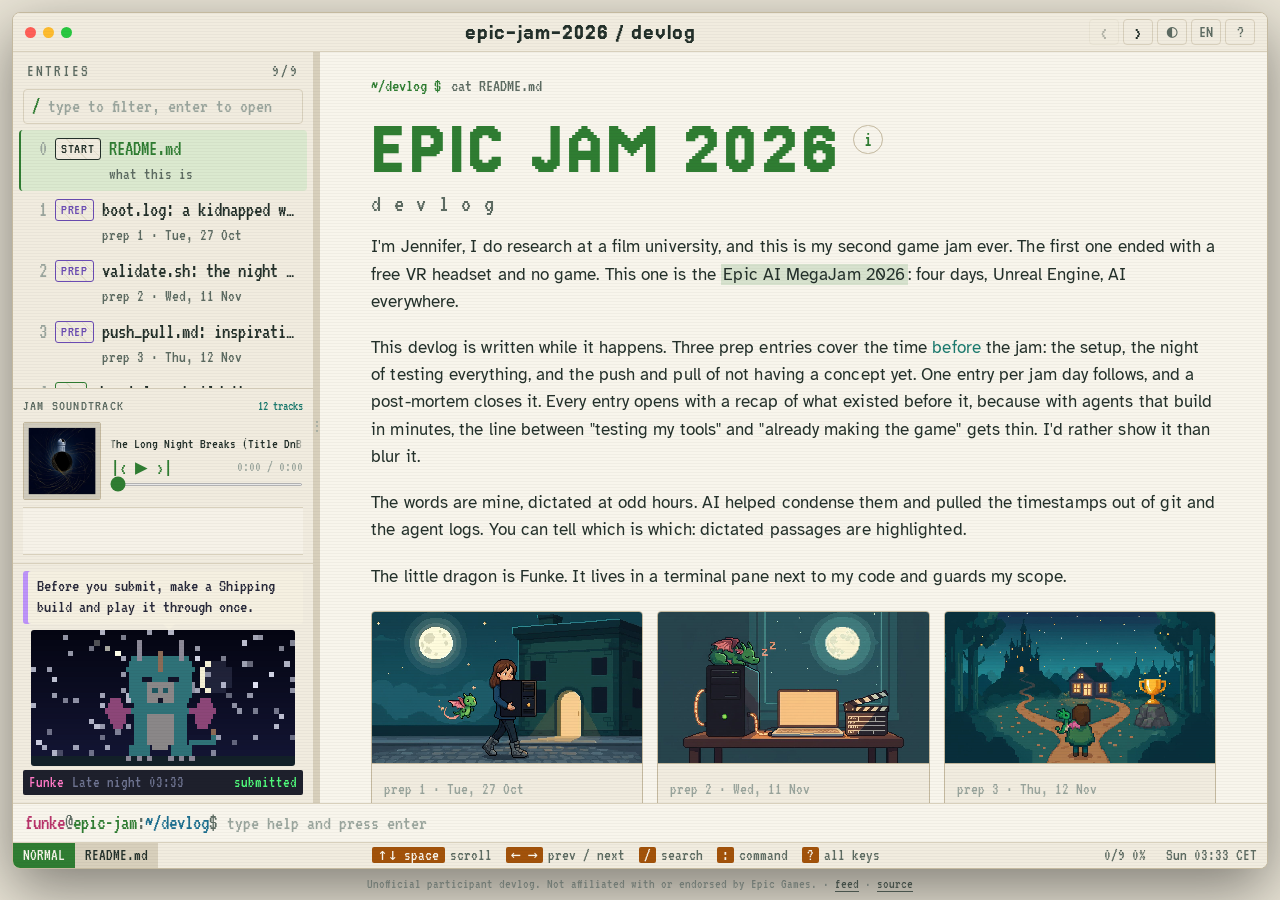
==== commit c786cdd5: "Blend frequency colors into detailed waveform" ====
--- a/index.html
+++ b/index.html
@@ -24,7 +24,7 @@
   <link rel="preconnect" href="https://fonts.googleapis.com">
   <link rel="preconnect" href="https://fonts.gstatic.com" crossorigin>
   <link rel="stylesheet" href="https://fonts.googleapis.com/css2?family=Atkinson+Hyperlegible:ital,wght@0,400;0,700;1,400&display=swap">
-  <link rel="stylesheet" href="css/style.css?v=soundtrack-8">
+  <link rel="stylesheet" href="css/style.css?v=soundtrack-13">
   <script>
     // set theme and text size before first paint
     try {
@@ -76,7 +76,7 @@
               <input class="music-progress" id="music-progress" type="range" min="0" max="1000" value="0" aria-label="Track position">
             </div>
           </div>
-          <canvas class="music-wave" id="music-wave" width="240" height="60" aria-label="Track frequency waveforms: highs, mids and bass"></canvas>
+          <canvas class="music-wave" id="music-wave" width="240" height="48" aria-label="Detailed mixed track waveform"></canvas>
           <div class="music-menu" id="music-menu" hidden></div>
           <audio id="music-audio" preload="metadata"></audio>
         </section>
@@ -130,9 +130,9 @@
     </div>
   </div>
 
-  <script src="js/md.js?v=soundtrack-8" defer></script>
-  <script src="js/music.js?v=soundtrack-8" defer></script>
-  <script src="js/funke.js?v=soundtrack-8" defer></script>
-  <script src="js/app.js?v=soundtrack-8" defer></script>
+  <script src="js/md.js?v=soundtrack-13" defer></script>
+  <script src="js/music.js?v=soundtrack-13" defer></script>
+  <script src="js/funke.js?v=soundtrack-13" defer></script>
+  <script src="js/app.js?v=soundtrack-13" defer></script>
 </body>
 </html>
--- a/css/style.css
+++ b/css/style.css
@@ -157,7 +157,7 @@
 .music-controls button:hover { color: var(--accent-2); }
 .music-controls span { text-align: right; font-size: .7em; color: var(--faint); }
 .music-progress { display: block; width: 100%; height: 3px; margin: 5px 0 0; accent-color: var(--accent); }
-.music-wave { display: block; width: 100%; height: 60px; margin-top: 7px; background: color-mix(in srgb, var(--term) 68%, var(--pane)); border-top: 1px solid var(--line); border-bottom: 1px solid var(--line); image-rendering: pixelated; }
+.music-wave { display: block; width: 100%; height: 48px; margin-top: 7px; background: color-mix(in srgb, var(--term) 68%, var(--pane)); border-top: 1px solid var(--line); border-bottom: 1px solid var(--line); image-rendering: pixelated; }
 .music-menu { position: absolute; z-index: 8; left: 8px; right: 8px; top: calc(100% - 4px); padding: 4px; border: 1px solid var(--line-2); background: var(--term); box-shadow: 0 8px 24px rgba(0,0,0,.4); max-height: min(330px, 55vh); overflow-y: auto; }
 .music-menu button { display: grid; grid-template-columns: 2.2ch 36px minmax(0, 1fr); gap: 7px; align-items: center; width: 100%; padding: 3px 6px; text-align: left; color: var(--dim); font-size: .78em; }
 .music-menu button img { width: 36px; height: 36px; object-fit: cover; border: 1px solid var(--line); }
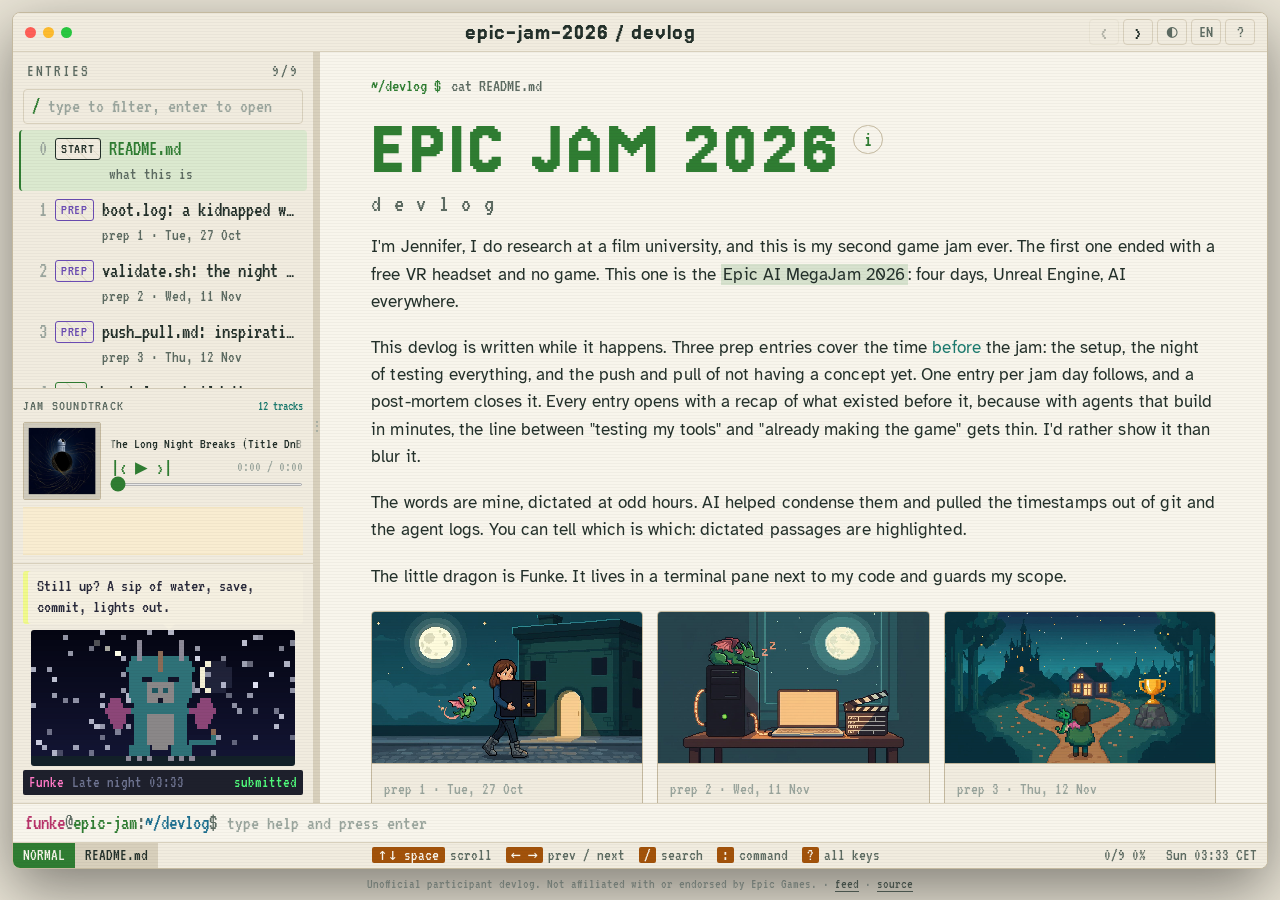
==== commit c938d38e: "Sharpen waveform colors in light mode" ====
--- a/index.html
+++ b/index.html
@@ -24,7 +24,7 @@
   <link rel="preconnect" href="https://fonts.googleapis.com">
   <link rel="preconnect" href="https://fonts.gstatic.com" crossorigin>
   <link rel="stylesheet" href="https://fonts.googleapis.com/css2?family=Atkinson+Hyperlegible:ital,wght@0,400;0,700;1,400&display=swap">
-  <link rel="stylesheet" href="css/style.css?v=soundtrack-13">
+  <link rel="stylesheet" href="css/style.css?v=soundtrack-15">
   <script>
     // set theme and text size before first paint
     try {
@@ -76,7 +76,7 @@
               <input class="music-progress" id="music-progress" type="range" min="0" max="1000" value="0" aria-label="Track position">
             </div>
           </div>
-          <canvas class="music-wave" id="music-wave" width="240" height="48" aria-label="Detailed mixed track waveform"></canvas>
+          <canvas class="music-wave" id="music-wave" width="280" height="48" aria-label="Detailed mixed track waveform"></canvas>
           <div class="music-menu" id="music-menu" hidden></div>
           <audio id="music-audio" preload="metadata"></audio>
         </section>
@@ -130,9 +130,9 @@
     </div>
   </div>
 
-  <script src="js/md.js?v=soundtrack-13" defer></script>
-  <script src="js/music.js?v=soundtrack-13" defer></script>
-  <script src="js/funke.js?v=soundtrack-13" defer></script>
-  <script src="js/app.js?v=soundtrack-13" defer></script>
+  <script src="js/md.js?v=soundtrack-15" defer></script>
+  <script src="js/music.js?v=soundtrack-15" defer></script>
+  <script src="js/funke.js?v=soundtrack-15" defer></script>
+  <script src="js/app.js?v=soundtrack-15" defer></script>
 </body>
 </html>
--- a/css/style.css
+++ b/css/style.css
@@ -158,6 +158,7 @@
 .music-controls span { text-align: right; font-size: .7em; color: var(--faint); }
 .music-progress { display: block; width: 100%; height: 3px; margin: 5px 0 0; accent-color: var(--accent); }
 .music-wave { display: block; width: 100%; height: 48px; margin-top: 7px; background: color-mix(in srgb, var(--term) 68%, var(--pane)); border-top: 1px solid var(--line); border-bottom: 1px solid var(--line); image-rendering: pixelated; }
+[data-theme="paper"] .music-wave { background: #ded7c7; filter: saturate(1.4) contrast(1.25); }
 .music-menu { position: absolute; z-index: 8; left: 8px; right: 8px; top: calc(100% - 4px); padding: 4px; border: 1px solid var(--line-2); background: var(--term); box-shadow: 0 8px 24px rgba(0,0,0,.4); max-height: min(330px, 55vh); overflow-y: auto; }
 .music-menu button { display: grid; grid-template-columns: 2.2ch 36px minmax(0, 1fr); gap: 7px; align-items: center; width: 100%; padding: 3px 6px; text-align: left; color: var(--dim); font-size: .78em; }
 .music-menu button img { width: 36px; height: 36px; object-fit: cover; border: 1px solid var(--line); }
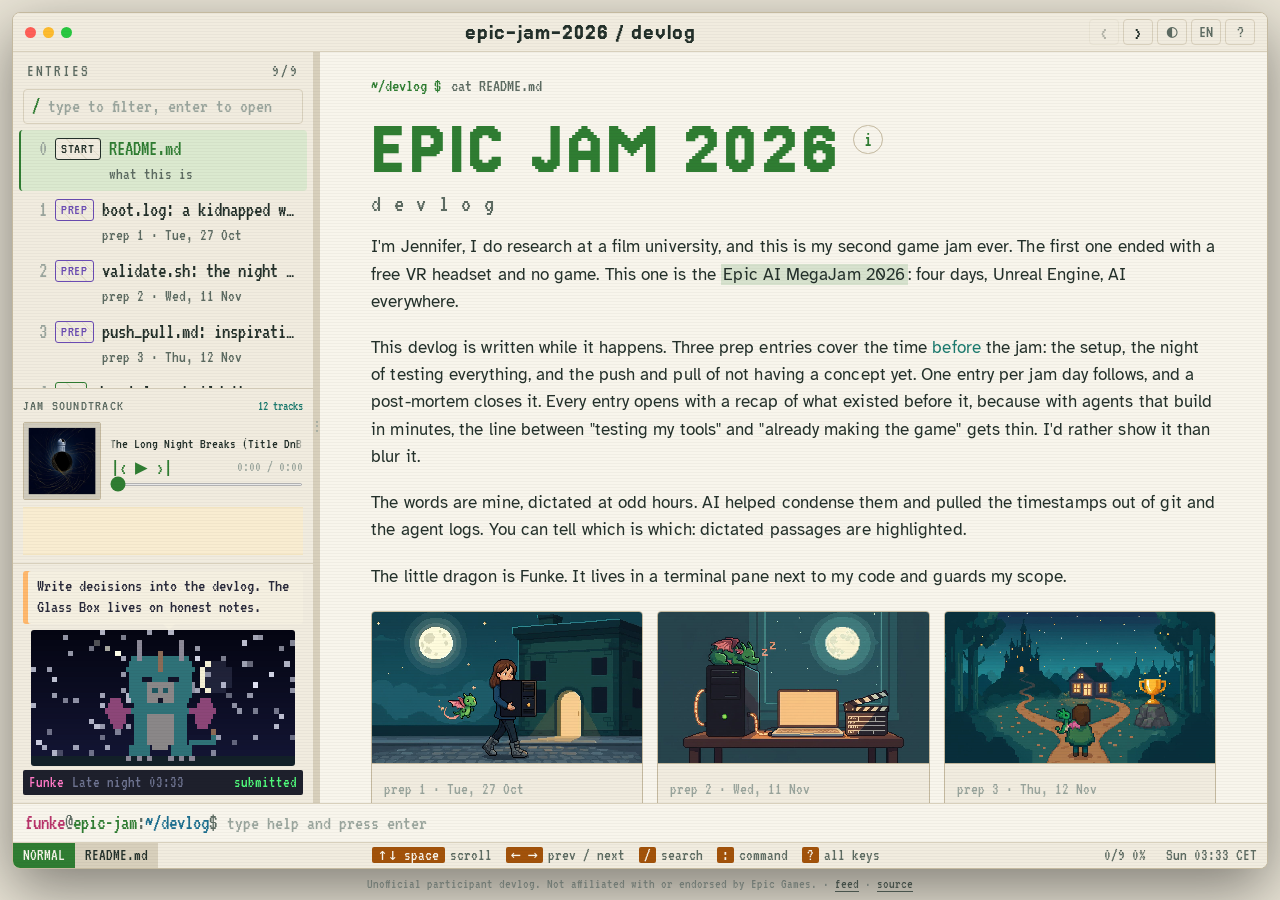
==== commit 0816265b: "Stop soundtrack cleanly across tabs" ====
--- a/index.html
+++ b/index.html
@@ -24,7 +24,7 @@
   <link rel="preconnect" href="https://fonts.googleapis.com">
   <link rel="preconnect" href="https://fonts.gstatic.com" crossorigin>
   <link rel="stylesheet" href="https://fonts.googleapis.com/css2?family=Atkinson+Hyperlegible:ital,wght@0,400;0,700;1,400&display=swap">
-  <link rel="stylesheet" href="css/style.css?v=soundtrack-15">
+  <link rel="stylesheet" href="css/style.css?v=soundtrack-16">
   <script>
     // set theme and text size before first paint
     try {
@@ -130,9 +130,9 @@
     </div>
   </div>
 
-  <script src="js/md.js?v=soundtrack-15" defer></script>
-  <script src="js/music.js?v=soundtrack-15" defer></script>
-  <script src="js/funke.js?v=soundtrack-15" defer></script>
-  <script src="js/app.js?v=soundtrack-15" defer></script>
+  <script src="js/md.js?v=soundtrack-16" defer></script>
+  <script src="js/music.js?v=soundtrack-16" defer></script>
+  <script src="js/funke.js?v=soundtrack-16" defer></script>
+  <script src="js/app.js?v=soundtrack-16" defer></script>
 </body>
 </html>
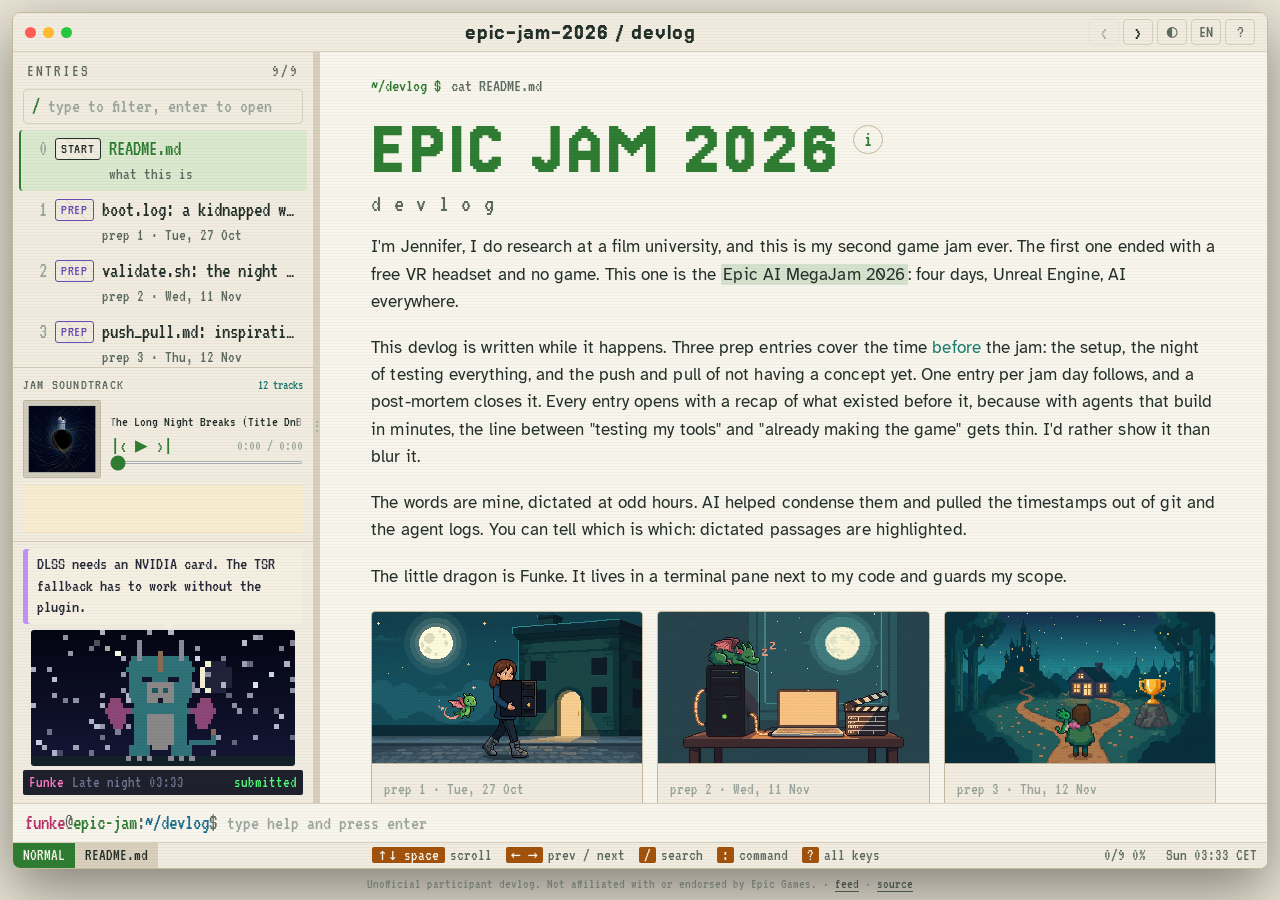
==== commit 583c65f4: "Extend Day 2 through the decision phase" ====
--- a/index.html
+++ b/index.html
@@ -131,7 +131,7 @@
   </div>
 
   <script src="js/md.js?v=soundtrack-16" defer></script>
-  <script src="js/music.js?v=soundtrack-16" defer></script>
+  <script src="js/music.js?v=soundtrack-17" defer></script>
   <script src="js/funke.js?v=soundtrack-16" defer></script>
   <script src="js/app.js?v=soundtrack-16" defer></script>
 </body>
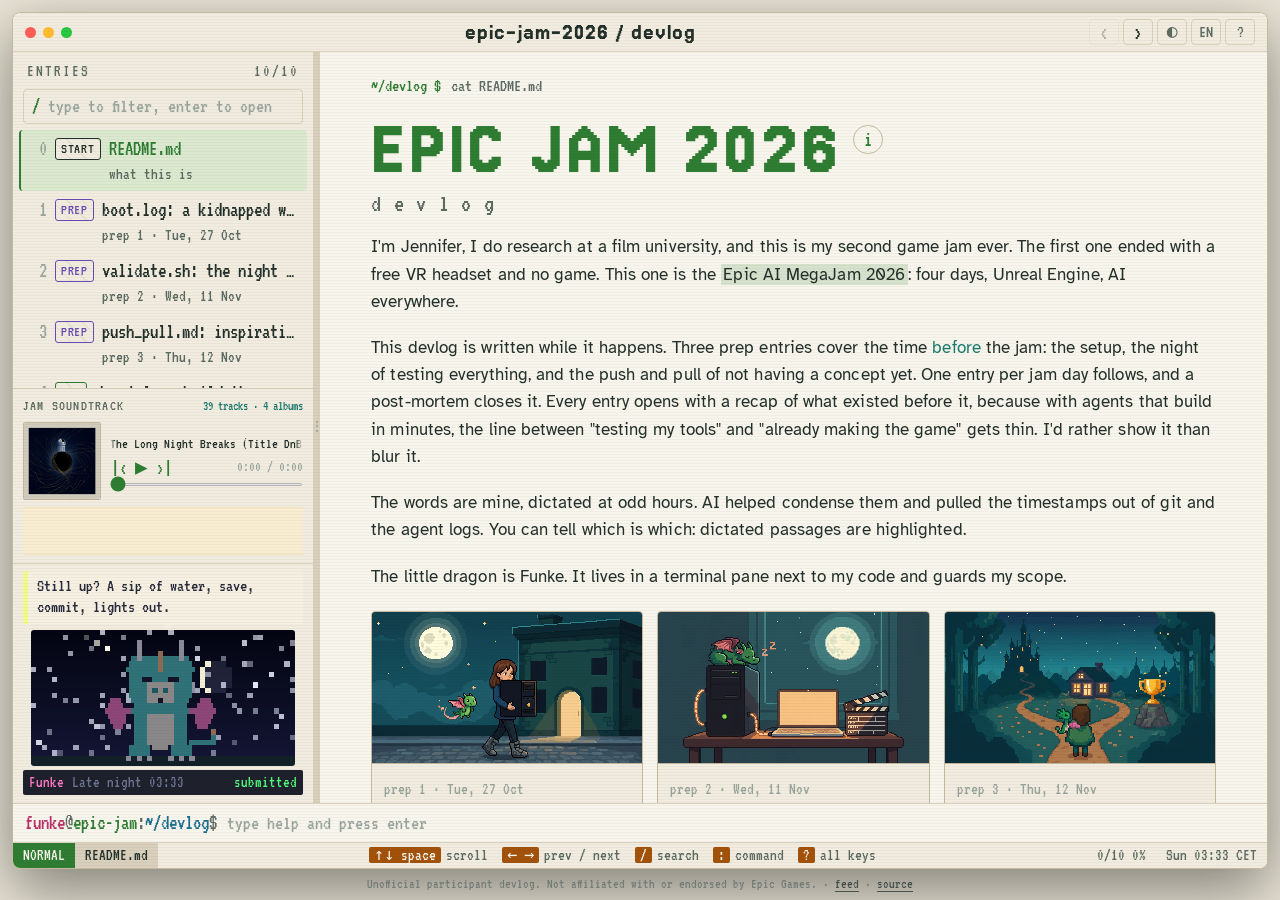
==== commit a279dc5f: "Soundtrack in four albums: 27 new tracks, album menu with covers Player menu groups 39 tracks into T" ====
--- a/index.html
+++ b/index.html
@@ -62,7 +62,7 @@
         </label>
         <ol class="list" id="list" role="listbox" aria-labelledby="side-label" tabindex="0"></ol>
         <section class="music" id="music" aria-label="Jam soundtrack">
-          <div class="music-head"><span>jam soundtrack</span><button type="button" id="music-list" aria-label="Show playlist" aria-expanded="false">12 tracks</button></div>
+          <div class="music-head"><span>jam soundtrack</span><button type="button" id="music-list" aria-label="Show playlist" aria-expanded="false">39 tracks · 4 albums</button></div>
           <div class="music-body">
             <img id="music-cover" src="assets/img/music/cover-the-long-night-breaks.webp" alt="" width="78" height="78">
             <div class="music-main">
--- a/css/style.css
+++ b/css/style.css
@@ -164,6 +164,22 @@
 .music-menu button img { width: 36px; height: 36px; object-fit: cover; border: 1px solid var(--line); }
 .music-menu button:hover, .music-menu button.on { color: var(--accent); background: var(--sel-bg); }
 .music-menu button span { color: var(--faint); }
+.music-album + .music-album { margin-top: 4px; padding-top: 4px; border-top: 1px dashed var(--line); }
+.music-menu .music-album-head { grid-template-columns: 48px minmax(0, 1fr); gap: 8px; padding: 5px 6px; color: var(--fg); position: sticky; top: -4px; z-index: 1; background: var(--term); }
+.music-menu .music-album-head img { width: 48px; height: 48px; image-rendering: pixelated; border-color: var(--line-2); }
+.music-menu .music-album-head span { display: grid; gap: 1px; min-width: 0; color: var(--fg); }
+.music-menu .music-album-head b { font-weight: normal; color: var(--accent-2); letter-spacing: .02em; overflow-wrap: anywhere; }
+.music-menu .music-album-head small { font-size: .86em; color: var(--faint); }
+.music-menu .music-album-head:hover { background: var(--sel-bg); }
+.music-menu .music-album > button[data-track] { padding-left: 12px; }
+@media (max-width: 520px) {
+  .music-menu { left: 4px; right: 4px; max-height: min(420px, 62vh); }
+  .music-menu button { grid-template-columns: 2.2ch 32px minmax(0, 1fr); min-height: 40px; }
+  .music-menu button img { width: 32px; height: 32px; }
+  .music-menu .music-album-head { grid-template-columns: 44px minmax(0, 1fr); }
+  .music-menu .music-album-head img { width: 44px; height: 44px; }
+  .music-menu .music-album > button[data-track] { padding-left: 6px; }
+}
 .funke { padding: 7px 10px 8px; border-top: 1px solid var(--line); }
 .funke-bubble {
   position: relative; margin: 0 0 6px; padding: 5px 10px 5px 14px; min-height: 2.4em;
@@ -295,6 +311,11 @@
 @media (max-width: 620px) { .clips { grid-template-columns: 1fr; } }
 
 /* chart (scientific figure) */
+/* embed: generated same-site page (builds.html) in a frame, wider than the text column where there is room */
+.embed { margin: 1.3em 0 1.5em; width: min(1180px, calc(min(100vw, 1440px) - var(--side) - 170px)); max-width: none; position: relative; left: 50%; transform: translateX(-50%); }
+.embed iframe { display: block; width: 100%; border: 1px solid var(--line-2); border-radius: var(--radius); background: var(--term); }
+.embed figcaption { color: var(--dim); font-size: .82em; margin-top: 6px; line-height: 1.25; }
+@media (max-width: 900px) { .embed { width: 100%; left: 0; transform: none; } }
 .chart { margin: 1.3em 0 1.5em; padding: 12px 14px 8px; border-top: 1px solid var(--line-2); border-bottom: 1px solid var(--line-2); }
 .chart .vl { width: 100%; min-height: 120px; }
 .chart figcaption { color: var(--dim); font-size: .82em; margin-top: 6px; line-height: 1.25; }
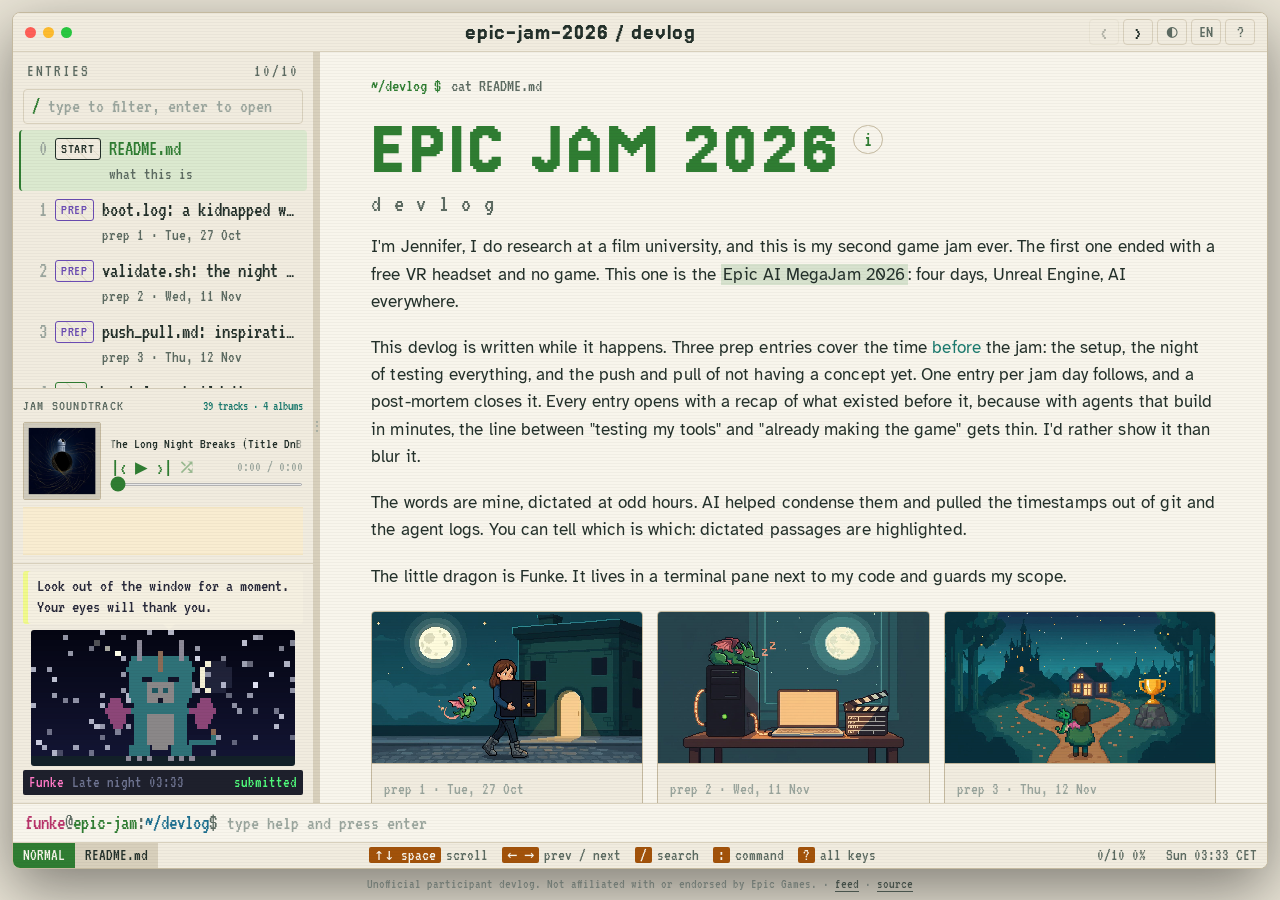
==== commit 4b54aae3: "Day 3: the night shift (one line, one map, clothes on everyone); shuffle toggle in the soundtrack pl" ====
--- a/index.html
+++ b/index.html
@@ -71,6 +71,7 @@
                 <button type="button" id="music-prev" aria-label="Previous track">|‹</button>
                 <button type="button" id="music-play" aria-label="Play The Long Night Breaks" aria-pressed="false">▶</button>
                 <button type="button" id="music-next" aria-label="Next track">›|</button>
+                <button type="button" id="music-shuffle" aria-label="Shuffle" aria-pressed="false" title="Shuffle">⤮</button>
                 <span id="music-time">0:00 / 0:00</span>
               </div>
               <input class="music-progress" id="music-progress" type="range" min="0" max="1000" value="0" aria-label="Track position">
--- a/css/style.css
+++ b/css/style.css
@@ -152,9 +152,11 @@
 .music-now span { display: block; }
 .music.playing .music-now { animation: music-marquee 14s linear infinite; }
 @keyframes music-marquee { 0%, 12% { transform: translateX(0); } 100% { transform: translateX(calc(-50% - 1.2rem)); } }
-.music-controls { display: grid; grid-template-columns: 2.2ch 2.2ch 2.2ch 1fr; gap: 5px; align-items: center; margin-top: 3px; }
+.music-controls { display: grid; grid-template-columns: 2.2ch 2.2ch 2.2ch 2.2ch 1fr; gap: 5px; align-items: center; margin-top: 3px; }
 .music-controls button { color: var(--accent); line-height: 1; }
 .music-controls button:hover { color: var(--accent-2); }
+#music-shuffle { opacity: .45; }
+#music-shuffle[aria-pressed="true"] { opacity: 1; color: var(--accent-2); }
 .music-controls span { text-align: right; font-size: .7em; color: var(--faint); }
 .music-progress { display: block; width: 100%; height: 3px; margin: 5px 0 0; accent-color: var(--accent); }
 .music-wave { display: block; width: 100%; height: 48px; margin-top: 7px; background: color-mix(in srgb, var(--term) 68%, var(--pane)); border-top: 1px solid var(--line); border-bottom: 1px solid var(--line); image-rendering: pixelated; }
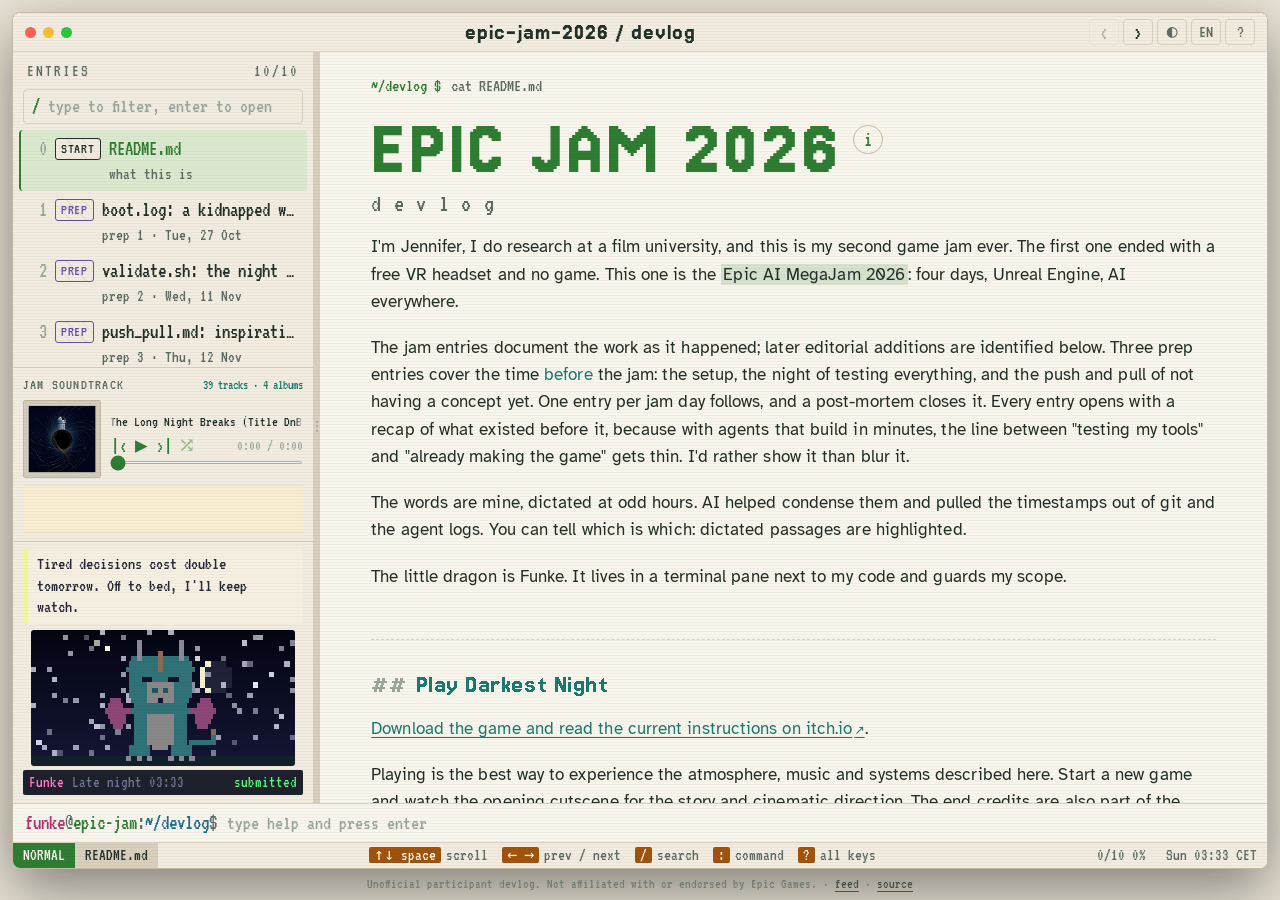
==== commit 61469207: "Add disclosed post-jam covers, entry titles and play guidance" ====
--- a/index.html
+++ b/index.html
@@ -134,6 +134,6 @@
   <script src="js/md.js?v=soundtrack-16" defer></script>
   <script src="js/music.js?v=soundtrack-17" defer></script>
   <script src="js/funke.js?v=soundtrack-16" defer></script>
-  <script src="js/app.js?v=soundtrack-16" defer></script>
+  <script src="js/app.js?v=post-jam-covers-1" defer></script>
 </body>
 </html>
